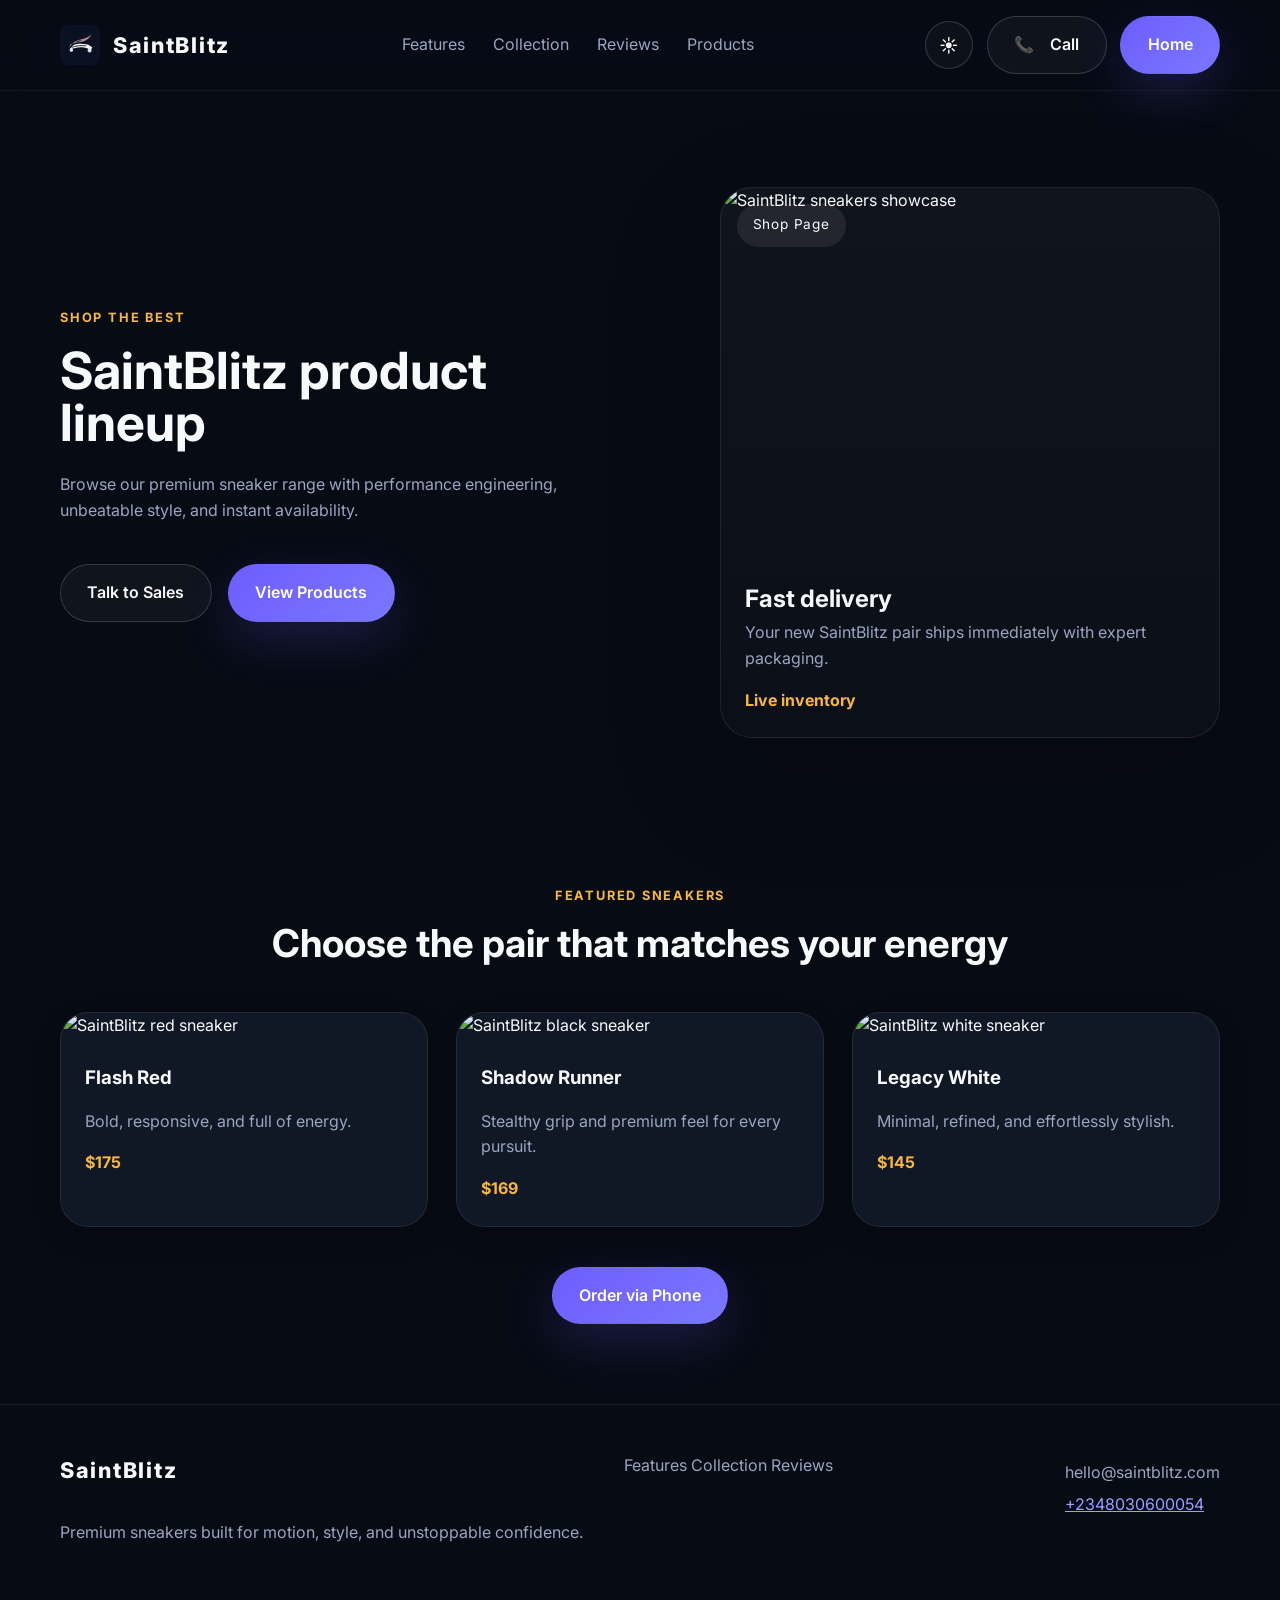
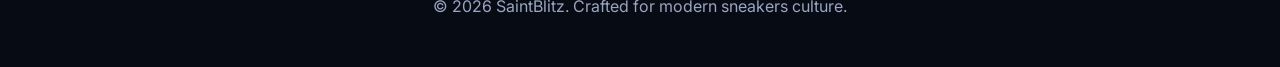
==== shop.html @ 495e86ba "feat: Add initial website structure with homepage and shop page - Created index.html for the homepag" ====
<!DOCTYPE html>
<html lang="en">
<head>
  <meta charset="UTF-8" />
  <meta name="viewport" content="width=device-width, initial-scale=1.0" />
  <title>Shop | SaintBlitz Sneakers</title>
  <link rel="preconnect" href="https://fonts.googleapis.com" />
  <link rel="preconnect" href="https://fonts.gstatic.com" crossorigin />
  <link href="https://fonts.googleapis.com/css2?family=Inter:wght@400;500;600;700;800&display=swap" rel="stylesheet" />
  <link rel="stylesheet" href="styles.css" />
</head>
<body>
  <header class="site-header">
    <div class="container header-inner">
      <a href="index.html" class="brand logo-link">
        <img src="logo.svg" alt="SaintBlitz logo" class="logo" />
        SaintBlitz
      </a>
      <nav class="nav-links">
        <a href="index.html#features">Features</a>
        <a href="index.html#collection">Collection</a>
        <a href="index.html#testimonials">Reviews</a>
        <a href="#products">Products</a>
      </nav>
      <div class="header-actions">
        <button id="themeToggle" class="btn btn-ghost theme-toggle" aria-label="Toggle theme"><span class="theme-icon">☀️</span></button>
        <a href="tel:+2348030600054" class="btn btn-secondary call-button"><span class="call-icon">📞</span><span>Call</span></a>
        <a href="index.html" class="btn btn-primary">Home</a>
      </div>
      <button class="mobile-menu-button" aria-label="Open menu">☰</button>
    </div>
    <div class="mobile-nav">
      <a href="index.html#features">Features</a>
      <a href="index.html#collection">Collection</a>
      <a href="index.html#testimonials">Reviews</a>
      <a href="#products" class="btn btn-secondary">Products</a>
      <a href="tel:+2348030600054" class="btn btn-primary call-button"><span class="call-icon">📞</span><span>Call</span></a>
      <button id="mobileThemeToggle" class="btn btn-ghost theme-toggle" aria-label="Toggle theme"><span class="theme-icon">☀️</span></button>
    </div>
  </header>

  <main>
    <section class="section section-hero">
      <div class="container hero-grid">
        <div class="hero-copy">
          <span class="eyebrow">Shop the best</span>
          <h1>SaintBlitz product lineup</h1>
          <p>Browse our premium sneaker range with performance engineering, unbeatable style, and instant availability.</p>
          <div class="hero-actions">
            <a href="tel:+2348030600054" class="btn btn-secondary">Talk to Sales</a>
            <a href="#products" class="btn btn-primary">View Products</a>
          </div>
        </div>
        <div class="hero-media">
          <div class="card card-highlight">
            <span class="tag">Shop Page</span>
            <img src="https://images.unsplash.com/photo-1512436991641-6745cdb1723f?auto=format&fit=crop&w=900&q=80" alt="SaintBlitz sneakers showcase" />
            <div class="card-body">
              <h2>Fast delivery</h2>
              <p>Your new SaintBlitz pair ships immediately with expert packaging.</p>
              <span class="price">Live inventory</span>
            </div>
          </div>
        </div>
      </div>
    </section>

    <section id="products" class="section section-collection">
      <div class="container section-heading">
        <span class="eyebrow">Featured sneakers</span>
        <h2>Choose the pair that matches your energy</h2>
      </div>
      <div class="container product-grid">
        <article class="product-card">
          <img src="https://images.unsplash.com/photo-1515886657613-9f3515b0c78f?auto=format&fit=crop&w=900&q=80" alt="SaintBlitz red sneaker" />
          <div class="product-info">
            <h3>Flash Red</h3>
            <p>Bold, responsive, and full of energy.</p>
            <span class="price">$175</span>
          </div>
        </article>
        <article class="product-card">
          <img src="https://images.unsplash.com/photo-1542291026-7eec264c27ff?auto=format&fit=crop&w=900&q=80" alt="SaintBlitz black sneaker" />
          <div class="product-info">
            <h3>Shadow Runner</h3>
            <p>Stealthy grip and premium feel for every pursuit.</p>
            <span class="price">$169</span>
          </div>
        </article>
        <article class="product-card">
          <img src="https://images.unsplash.com/photo-1460353581641-37baddab0fa2?auto=format&fit=crop&w=900&q=80" alt="SaintBlitz white sneaker" />
          <div class="product-info">
            <h3>Legacy White</h3>
            <p>Minimal, refined, and effortlessly stylish.</p>
            <span class="price">$145</span>
          </div>
        </article>
      </div>
      <div class="container collection-cta">
        <a href="tel:+2348030600054" class="btn btn-primary">Order via Phone</a>
      </div>
    </section>
  </main>

  <footer class="site-footer">
    <div class="container footer-grid">
      <div>
        <a href="index.html" class="brand footer-brand">SaintBlitz</a>
        <p>Premium sneakers built for motion, style, and unstoppable confidence.</p>
      </div>
      <div class="footer-links">
        <a href="index.html#features">Features</a>
        <a href="index.html#collection">Collection</a>
        <a href="index.html#testimonials">Reviews</a>
      </div>
      <div class="footer-contact">
        <p>hello@saintblitz.com</p>
        <p><a href="tel:+2348030600054">+2348030600054</a></p>
      </div>
    </div>
    <p class="footer-note">© 2026 SaintBlitz. Crafted for modern sneakers culture.</p>
  </footer>

  <script>
    const menuButton = document.querySelector('.mobile-menu-button');
    const mobileNav = document.querySelector('.mobile-nav');
    const themeToggle = document.getElementById('themeToggle');
    const mobileThemeToggle = document.getElementById('mobileThemeToggle');
    const themeIcon = themeToggle?.querySelector('.theme-icon');
    const mobileThemeIcon = mobileThemeToggle?.querySelector('.theme-icon');

    function updateThemeButtonIcon() {
      const icon = document.body.classList.contains('light-mode') ? '🌙' : '☀️';
      if (themeIcon) themeIcon.textContent = icon;
      if (mobileThemeIcon) mobileThemeIcon.textContent = icon;
    }

    function setTheme(mode) {
      if (mode === 'light') {
        document.body.classList.add('light-mode');
      } else {
        document.body.classList.remove('light-mode');
      }
      localStorage.setItem('saintblitzTheme', mode);
      updateThemeButtonIcon();
    }

    const storedTheme = localStorage.getItem('saintblitzTheme');
    if (storedTheme === 'light') {
      setTheme('light');
    } else {
      setTheme('dark');
    }

    if (themeToggle) {
      themeToggle.addEventListener('click', () => {
        const mode = document.body.classList.contains('light-mode') ? 'dark' : 'light';
        setTheme(mode);
      });
    }

    if (mobileThemeToggle) {
      mobileThemeToggle.addEventListener('click', () => {
        const mode = document.body.classList.contains('light-mode') ? 'dark' : 'light';
        setTheme(mode);
      });
    }

    menuButton.addEventListener('click', () => {
      mobileNav.classList.toggle('active');
    });

    // Scroll Reveal Animations
    const observerOptions = {
      threshold: 0.1,
      rootMargin: '0px 0px -50px 0px'
    };

    const observer = new IntersectionObserver(function(entries) {
      entries.forEach(entry => {
        if (entry.isIntersecting) {
          entry.target.style.opacity = '1';
          entry.target.style.transform = 'translateY(0)';
        }
      });
    }, observerOptions);

    // Observe product cards and feature cards
    document.querySelectorAll('.product-card, .feature-card').forEach(el => {
      el.style.opacity = '0';
      el.style.transform = 'translateY(20px)';
      el.style.transition = 'opacity 0.6s ease, transform 0.6s ease';
      observer.observe(el);
    });

    // Product Card Hover Effect
    document.querySelectorAll('.product-card').forEach(card => {
      card.addEventListener('mouseenter', function() {
        this.style.transform = 'translateY(-8px) scale(1.02)';
        this.style.boxShadow = '0 20px 60px rgba(109, 93, 255, 0.25)';
        this.style.transition = 'all 0.3s ease';
      });

      card.addEventListener('mouseleave', function() {
        this.style.transform = 'translateY(0) scale(1)';
        this.style.boxShadow = 'none';
      });
    });

    // Smooth Scroll Behavior
    document.querySelectorAll('a[href^="#"]').forEach(anchor => {
      anchor.addEventListener('click', function(e) {
        const href = this.getAttribute('href');
        if (href !== '#' && document.querySelector(href)) {
          e.preventDefault();
          document.querySelector(href).scrollIntoView({
            behavior: 'smooth'
          });
        }
      });
    });

    // Parallax Effect on Hero
    const heroSection = document.querySelector('.hero-media');
    if (heroSection) {
      window.addEventListener('scroll', () => {
        const scrollPosition = window.scrollY;
        heroSection.style.transform = `translateY(${scrollPosition * 0.3}px)`;
      });
    }

    // Add fade-in to sections on page load
    document.querySelectorAll('.section').forEach((section, index) => {
      section.style.opacity = '0';
      section.style.animation = `fadeInUp 0.8s ease ${index * 0.1}s forwards`;
    });
  </script>
  <style>
    @keyframes fadeInUp {
      from {
        opacity: 0;
        transform: translateY(30px);
      }
      to {
        opacity: 1;
        transform: translateY(0);
      }
    }

    .product-card {
      box-shadow: 0 10px 30px rgba(0, 0, 0, 0.2);
      transition: all 0.3s cubic-bezier(0.34, 1.56, 0.64, 1);
    }

    .product-card:hover {
      box-shadow: 0 20px 60px rgba(109, 93, 255, 0.3);
    }
  </style>
</body>
</html>
---- styles.css ----
:root {
  color-scheme: dark;
  font-family: 'Inter', sans-serif;
  font-size: 16px;
  line-height: 1.6;
  color: #f8f9fb;
  background: #070b14;
  --bg: #070b14;
  --surface: rgba(18, 26, 41, 0.9);
  --surface-strong: rgba(16, 24, 43, 0.96);
  --primary: #6d5dff;
  --primary-soft: rgba(109,93,255,0.18);
  --accent: #f8b73f;
  --muted: #9aa5c1;
  --white: #f8f9fb;
  --border: rgba(255,255,255,0.08);
}

* {
  box-sizing: border-box;
}

html, body {
  margin: 0;
  min-height: 100%;
}

body {
  background: var(--bg);
  color: var(--white);
  transition: background 0.35s ease, color 0.35s ease;
}

body.light-mode {
  --bg: radial-gradient(circle at top right, rgba(255, 255, 255, 0.88), transparent 22%),
    radial-gradient(circle at bottom left, rgba(255, 214, 136, 0.18), transparent 20%),
    linear-gradient(180deg, #f8fbff 0%, #e9eff8 100%);
  --surface: rgba(255, 255, 255, 0.92);
  --surface-strong: rgba(255, 255, 255, 0.98);
  --primary: #4f46e5;
  --primary-soft: rgba(93, 67, 255, 0.16);
  --accent: #f97316;
  --muted: #475569;
  --white: #0f172a;
  --border: rgba(15, 23, 42, 0.12);
}

img {
  max-width: 100%;
  display: block;
}

button, a {
  font: inherit;
}

.container {
  width: min(1160px, calc(100% - 2rem));
  margin: 0 auto;
}

.site-header {
  position: sticky;
  top: 0;
  z-index: 50;
  backdrop-filter: blur(16px);
  background: rgba(7, 11, 20, 0.85);
  border-bottom: 1px solid rgba(255,255,255,0.05);
}

body.light-mode .site-header {
  background: rgba(255,255,255,0.92);
  border-bottom-color: rgba(15,23,42,0.08);
}

.header-inner {
  display: flex;
  align-items: center;
  justify-content: space-between;
  gap: 1rem;
  padding: 1rem 0;
}

.brand {
  font-size: 1.35rem;
  font-weight: 800;
  letter-spacing: 0.08em;
  color: var(--white);
  text-decoration: none;
}

.logo-link {
  display: inline-flex;
  align-items: center;
  gap: 0.8rem;
}

.logo {
  width: 2.5rem;
  height: auto;
}

.header-actions {
  display: flex;
  align-items: center;
  gap: 0.85rem;
}

.nav-links {
  display: flex;
  gap: 1.75rem;
}

.nav-links a,
.footer-links a {
  color: var(--muted);
  text-decoration: none;
  transition: color 0.2s ease;
}

.nav-links a:hover,
.footer-links a:hover {
  color: var(--white);
}

.btn {
  display: inline-flex;
  align-items: center;
  justify-content: center;
  gap: 0.5rem;
  padding: 0.95rem 1.65rem;
  border-radius: 999px;
  border: 1px solid transparent;
  text-decoration: none;
  font-weight: 600;
  transition: transform 0.2s ease, box-shadow 0.2s ease, background-color 0.2s ease;
}

.btn:hover {
  transform: translateY(-1px);
}

.btn-primary {
  background: linear-gradient(135deg, var(--primary), #7a77ff);
  color: #fff;
  box-shadow: 0 18px 50px rgba(109, 93, 255, 0.2);
}

.btn-ghost {
  color: var(--white);
  border-color: rgba(255,255,255,0.16);
  background: rgba(255,255,255,0.03);
}

body.light-mode .btn-ghost {
  color: var(--white);
  border-color: rgba(15,23,42,0.14);
  background: rgba(15,23,42,0.05);
}

.theme-toggle {
  width: 3rem;
  height: 3rem;
  padding: 0;
  min-width: 3rem;
  justify-content: center;
}

.theme-icon {
  font-size: 1.15rem;
  line-height: 1;
}

.call-icon {
  margin-right: 0.5rem;
}

.btn-secondary {
  color: var(--white);
  border-color: rgba(255,255,255,0.16);
  background: rgba(255,255,255,0.04);
}

.btn-white {
  color: #111;
  background: #ffffff;
}

.mobile-menu-button {
  display: none;
  background: transparent;
  color: var(--white);
  border: none;
  font-size: 1.5rem;
  cursor: pointer;
}

.mobile-nav {
  display: none;
  flex-direction: column;
  gap: 1rem;
  padding: 1rem 0 1.5rem;
}

.mobile-nav.active {
  display: flex;
}

.section {
  padding: 5rem 0;
}

.section-hero {
  padding: 6rem 0 4rem;
}

.hero-grid {
  display: grid;
  grid-template-columns: 1.1fr 0.9fr;
  gap: 3rem;
  align-items: center;
}

.eyebrow {
  display: inline-flex;
  margin-bottom: 1rem;
  color: var(--accent);
  font-weight: 700;
  text-transform: uppercase;
  letter-spacing: 0.14em;
  font-size: 0.8rem;
}

h1, h2, h3 {
  margin: 0;
}

h1 {
  font-size: clamp(2.6rem, 4vw, 4.2rem);
  line-height: 1.02;
  max-width: 14ch;
}

h2 {
  font-size: clamp(2rem, 3vw, 3rem);
  line-height: 1.08;
}

p {
  color: var(--muted);
}

.hero-copy p {
  max-width: 34rem;
  margin: 1.5rem 0 2.5rem;
}

.hero-actions {
  display: flex;
  flex-wrap: wrap;
  gap: 1rem;
}

.hero-contact {
  margin: 1.5rem 0 0;
  color: var(--white);
}

.hero-contact a {
  color: var(--accent);
  text-decoration: none;
}

.hero-contact a:hover {
  text-decoration: underline;
}

.hero-stats {
  display: grid;
  grid-template-columns: repeat(3, minmax(0, 1fr));
  gap: 1rem;
  margin-top: 2.5rem;
}

.hero-stats div {
  background: rgba(255, 255, 255, 0.04);
  border: 1px solid rgba(255,255,255,0.08);
  padding: 1.2rem;
  border-radius: 1rem;
}

.hero-stats strong {
  display: block;
  font-size: 1.25rem;
  margin-bottom: 0.4rem;
  color: var(--white);
}

.hero-media {
  display: grid;
  place-items: center;
}

.card-highlight {
  position: relative;
  width: 100%;
  max-width: 520px;
  border: 1px solid rgba(255,255,255,0.08);
  border-radius: 2rem;
  overflow: hidden;
  background: linear-gradient(180deg, rgba(255,255,255,0.04), rgba(255,255,255,0.02));
  box-shadow: 0 40px 120px rgba(0,0,0,0.2);
}

.tag {
  position: absolute;
  top: 1rem;
  left: 1rem;
  padding: 0.65rem 1rem;
  border-radius: 999px;
  background: rgba(255,255,255,0.08);
  color: var(--white);
  font-size: 0.85rem;
  letter-spacing: 0.06em;
}

.card-highlight img {
  width: 100%;
  aspect-ratio: 4 / 3;
  object-fit: cover;
}

.card-body {
  padding: 1.5rem;
}

.card-body h2 {
  font-size: 1.5rem;
  margin-bottom: 0.55rem;
}

.card-body p {
  margin: 0 0 1rem;
}

.price {
  display: inline-flex;
  color: var(--accent);
  font-weight: 700;
}

.section-heading {
  text-align: center;
  margin-bottom: 3rem;
}

.feature-grid,
.product-grid,
.testimonial-grid {
  display: grid;
  gap: 1.75rem;
}

.feature-grid {
  grid-template-columns: repeat(3, minmax(0, 1fr));
}

.feature-card {
  padding: 2rem;
  border: 1px solid rgba(255,255,255,0.08);
  border-radius: 1.5rem;
  background: var(--surface);
  transition: all 0.3s ease;
}

.feature-card:hover {
  border-color: rgba(255,255,255,0.16);
  background: rgba(109, 93, 255, 0.08);
  transform: translateY(-4px);
  box-shadow: 0 12px 40px rgba(109, 93, 255, 0.15);
}

.feature-icon {
  width: 3rem;
  height: 3rem;
  display: grid;
  place-items: center;
  margin-bottom: 1.25rem;
  background: rgba(109, 93, 255, 0.16);
  border-radius: 1rem;
  font-size: 1.35rem;
}

.product-grid {
  grid-template-columns: repeat(3, minmax(0, 1fr));
}

.product-card {
  border-radius: 1.75rem;
  overflow: hidden;
  background: var(--surface);
  border: 1px solid rgba(255,255,255,0.08);
  transition: all 0.3s cubic-bezier(0.34, 1.56, 0.64, 1);
}

.product-card img {
  transition: transform 0.4s ease;
}

.product-card:hover img {
  transform: scale(1.08);
}

.product-info {
  padding: 1.5rem;
}

.collection-cta {
  text-align: center;
  margin-top: 2.5rem;
}

.testimonial-grid {
  grid-template-columns: repeat(2, minmax(0, 1fr));
}

.testimonial-card {
  padding: 2rem;
  border-radius: 1.5rem;
  background: linear-gradient(180deg, rgba(255,255,255,0.05), rgba(255,255,255,0.02));
  border: 1px solid rgba(255,255,255,0.08);
  transition: all 0.3s ease;
}

.testimonial-card:hover {
  border-color: rgba(255,255,255,0.16);
  transform: translateY(-4px);
  box-shadow: 0 12px 40px rgba(109, 93, 255, 0.12);
}

.testimonial-card p {
  font-size: 1.05rem;
  margin-bottom: 1.5rem;
  color: var(--white);
}

.testimonial-card footer {
  font-size: 0.95rem;
  color: var(--muted);
}

.banner-cta {
  background: linear-gradient(135deg, rgba(109, 93, 255, 0.2), rgba(248, 183, 63, 0.12));
}

.cta-banner {
  display: flex;
  align-items: center;
  justify-content: space-between;
  gap: 1rem;
  padding: 2.5rem 2rem;
  border-radius: 2rem;
  background: rgba(255,255,255,0.04);
  border: 1px solid rgba(255,255,255,0.08);
}

.site-footer {
  border-top: 1px solid rgba(255,255,255,0.08);
  padding: 3rem 0 2rem;
}

.footer-grid {
  display: grid;
  grid-template-columns: 1.3fr 1fr auto;
  gap: 2rem;
  align-items: start;
}

.footer-brand {
  margin-bottom: 1rem;
  display: inline-block;
}

.footer-contact p {
  margin: 0.4rem 0;
  color: var(--muted);
}

.footer-note {
  margin-top: 2rem;
  color: var(--muted);
  text-align: center;
}

@media (max-width: 900px) {
  .hero-grid,
  .feature-grid,
  .product-grid,
  .testimonial-grid,
  .footer-grid {
    grid-template-columns: 1fr;
  }

  .hero-copy {
    text-align: center;
  }

  .hero-actions {
    justify-content: center;
  }

  .hero-stats {
    grid-template-columns: 1fr;
  }
}

@media (max-width: 720px) {
  .header-inner {
    flex-wrap: wrap;
  }

  .nav-links {
    display: none;
  }

  .mobile-menu-button {
    display: inline-flex;
  }

  .mobile-nav {
    display: none;
    padding: 1rem 0 1.25rem;
  }

  .mobile-nav.active {
    display: flex;
  }

  .cta-banner {
    flex-direction: column;
    text-align: center;
  }
}
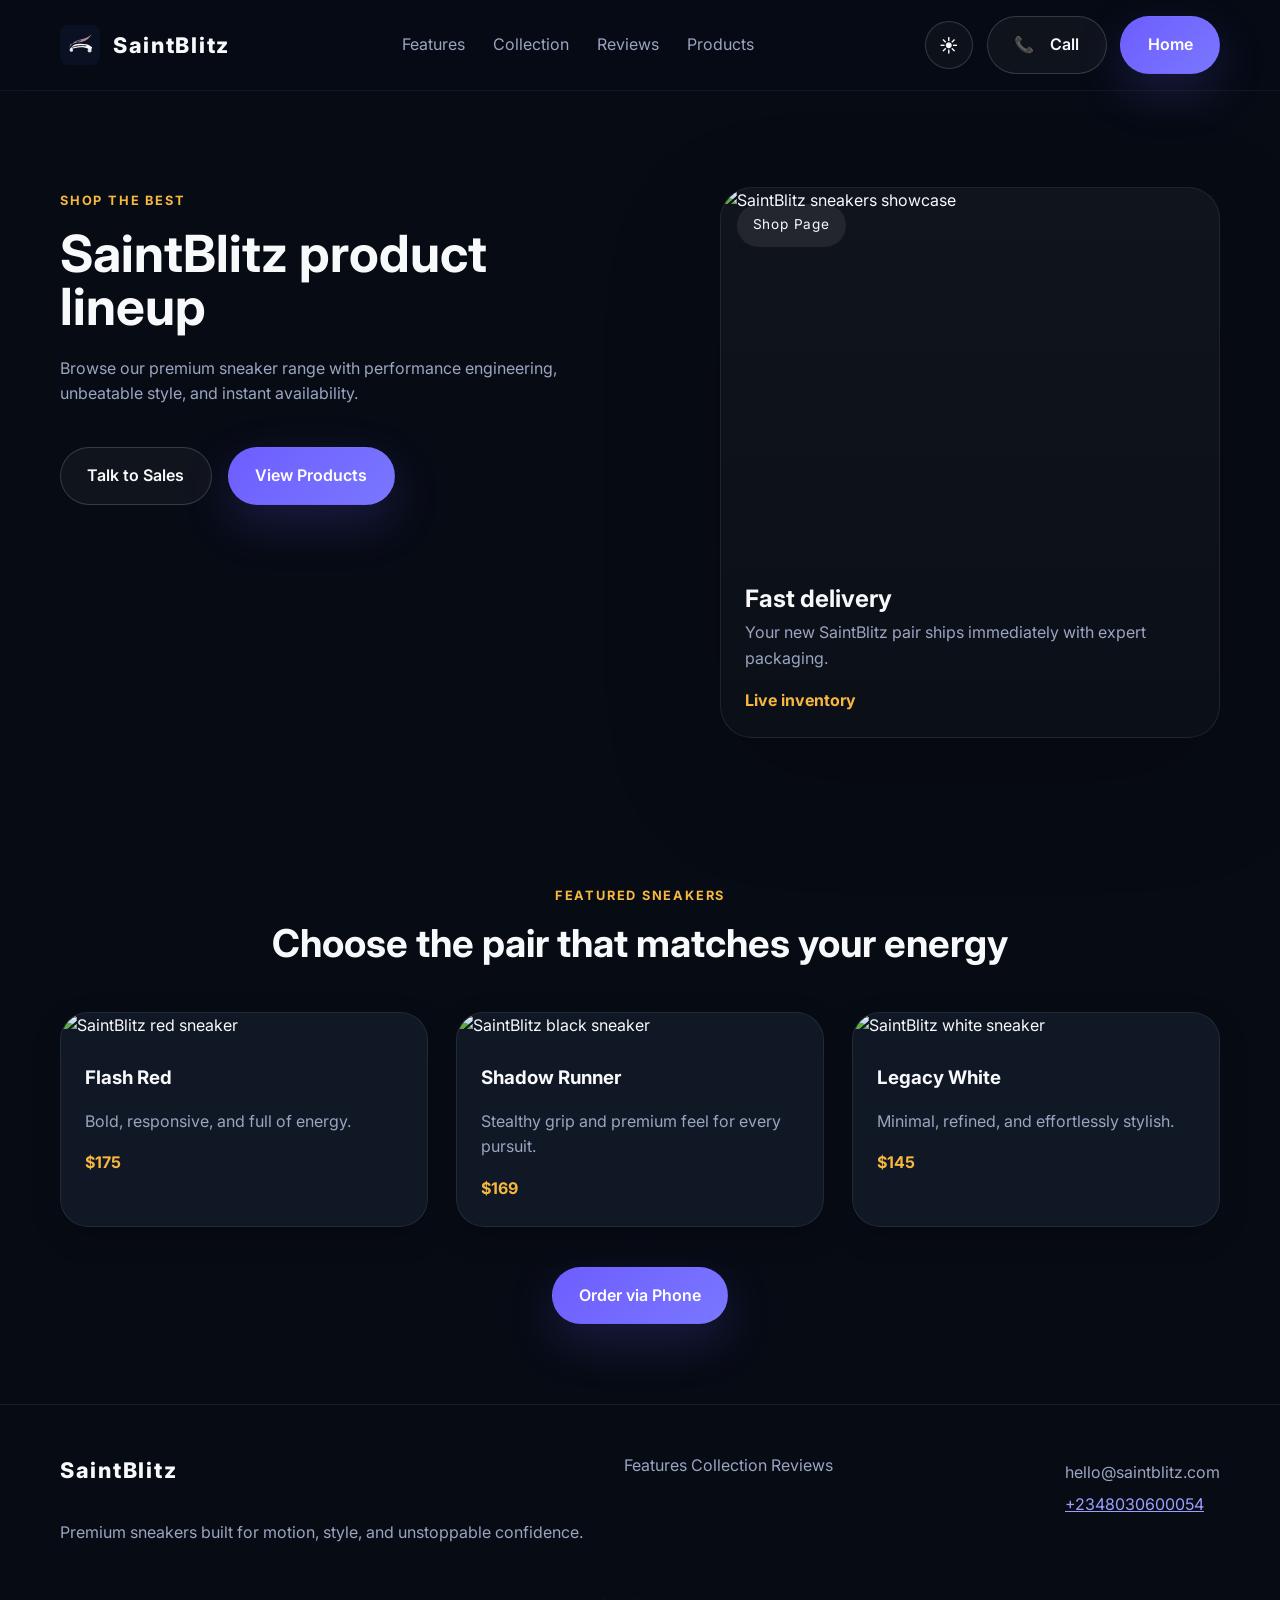
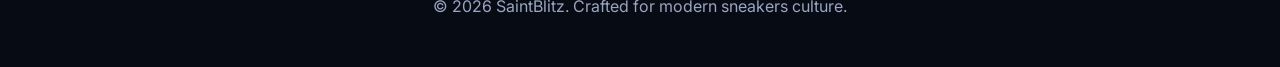
==== commit 740e715d: "fix: Update hero section behavior to keep it static and adjust button alignment in light mode Co-aut" ====
--- a/shop.html
+++ b/shop.html
@@ -220,13 +220,10 @@
       });
     });
 
-    // Parallax Effect on Hero
+    // Keep hero section static
     const heroSection = document.querySelector('.hero-media');
     if (heroSection) {
-      window.addEventListener('scroll', () => {
-        const scrollPosition = window.scrollY;
-        heroSection.style.transform = `translateY(${scrollPosition * 0.3}px)`;
-      });
+      heroSection.style.transform = 'none';
     }
 
     // Add fade-in to sections on page load
--- a/styles.css
+++ b/styles.css
@@ -218,7 +218,7 @@
   display: grid;
   grid-template-columns: 1.1fr 0.9fr;
   gap: 3rem;
-  align-items: center;
+  align-items: start;
 }
 
 .eyebrow {
